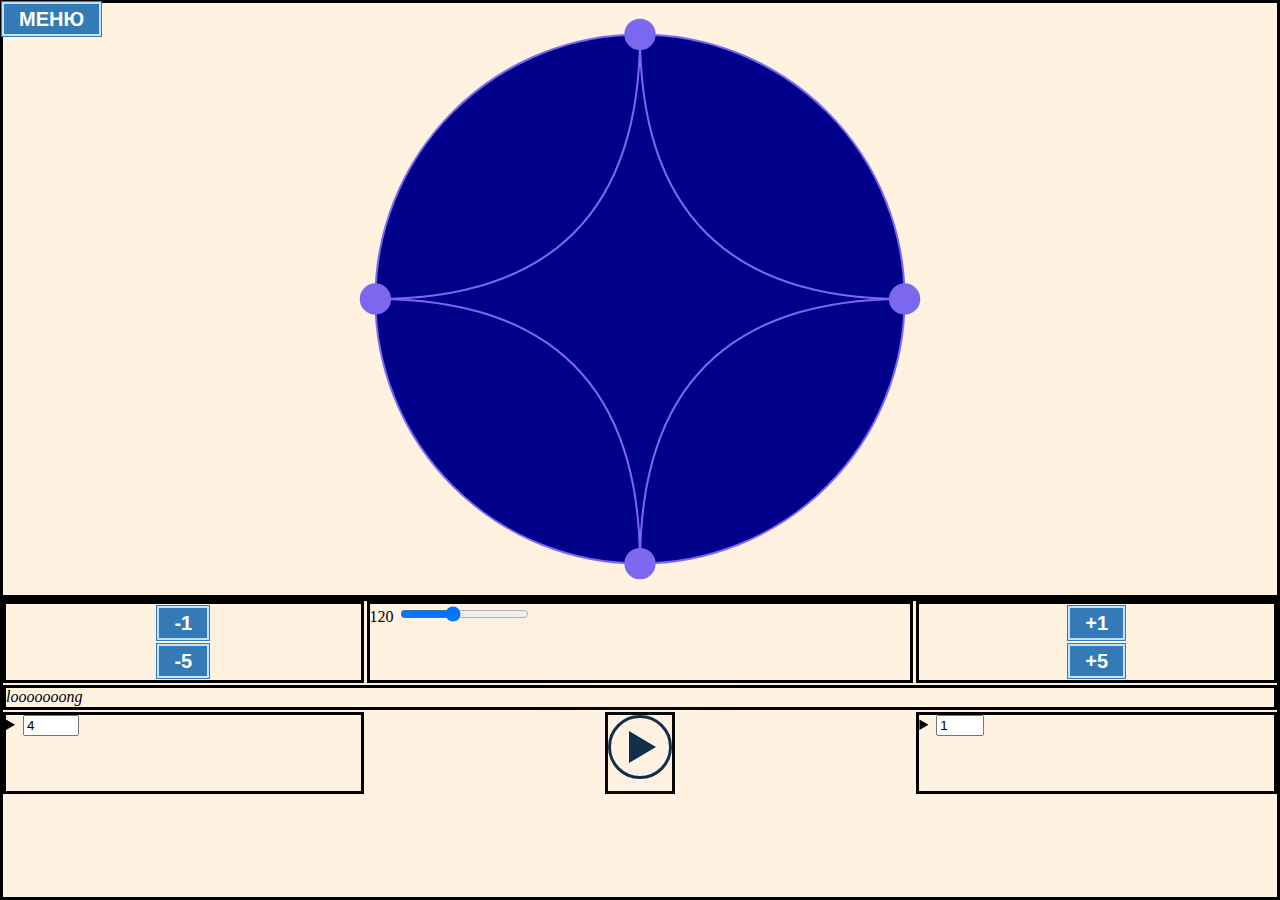
==== index.html @ 54e85edf "Добавил удобное изменение темпа" ====
<!DOCTYPE html>
<html lang="en">
<head>
  <meta charset="UTF-8">
  <title>Metronom</title>
  <meta name="viewport" content="width=device-width, initial-scale=1.0">
  <link rel="stylesheet" type="text/css" href="style.css">
</head>
<body>

  <!-- меню -->

  <input type="checkbox" id="side-checkbox" />
  <div class="side-panel">
      <label class="side-button-2" for="side-checkbox"></label>
      <div class="side-title">
        <a>Навигация:</a>
      </div>
      <div class="ref-container">
        <a href="petronom.html">Переход на петроном</a>
      </div>
  </div>
  <div class="side-button-wr">
      <label class="side-button" for="side-checkbox">
          <div class="side-b side-open">Меню</div>
      </label>
  </div>

  <!-- основная часть -->

  <div class="rows">
    <div class="rows-item" id="canvasRow">
      <canvas id="myCanvas"></canvas>
    </div>

    <div class="rows-item">
      <div class="buttons-all">
        <div class="minusing">
          <label class="side-button">
            <div id="minus1" class="side-b">-1</div>
          </label>
          <label class="side-button">
            <div id="minus5" class="side-b">-5</div>
          </label>
        </div>
        <div class="tempo">
            <span id="rangeValue">120</span>
            <input class="range" type="range" value="120" min="1" max="300" id="tempoInput"></input>
        </div>
        <div class="plusing">
          <label class="side-button">
            <div id="plus1" class="side-b">+1</div>
          </label>
          <label class="side-button">
            <div id="plus5" class="side-b">+5</div>
          </label>
        </div>
        <div class="TempoLine">
          <i>looooooong</i>
        </div>
        <div class="playButton">
          <div class="fake-player">
            <button role="play" class="play"></button>
            <button role="pause" class="pause hidden"></button>
          </div>
        </div>
        <div class="beats">
          <details>
            <summary>
              <input type="number" id="beatsInput" placeholder="Доли в такте" step="1" value="4" min="1" max="32" required>
              <script>
                document.getElementById("beatsInput").onkeypress =
                  function (e) {
                    var ev = e || window.event;
                    if(ev.charCode < 48 || ev.charCode > 57) {
                      return false; // not a digit
                    } else if(this.value * 10 + ev.charCode - 48 > this.max) {
                        return false;
                    } else {
                        return true;
                    }
                  }
              </script>
            </summary>
            Сколько долей в такте
          </details>
        </div>
        <div class="ticks">
          <details>
            <summary>
              <input type="number" id="ticksInput" placeholder="Ударов на долю" step="1" value="1" min="1" max="4" required>
              <script>
                document.getElementById("ticksInput").onkeypress =
                  function (e) {
                    var ev = e || window.event;
                    if(ev.charCode < 48 || ev.charCode > 57) {
                      return false; // not a digit
                    } else if(this.value * 10 + ev.charCode - 48 > this.max) {
                        return false;
                    } else {
                        return true;
                    }
                  }
              </script>
            </summary>
            Сколько ударов приходится на долю
          </details>
        </div>
      </div>
    </div>


  </div>
  <script type="text/javascript" src="scripts/main.js"></script>
  <script>
    const canvas = document.getElementById("myCanvas");
    const context = canvas.getContext('2d');

    const tempoInput = document.getElementById("tempoInput");
    const beatsInput = document.getElementById("beatsInput");
    const ticksInput = document.getElementById("ticksInput");


    let canvas_reference;
    if (CanvasRef.instance != null)
    {
      canvas_reference = new CanvasRef();
      canvas_reference.canvas = canvas;
    }
    else
      canvas_reference = new CanvasRef(canvas)

    Drawer.initialize();
    let theme = new Theme();

    let g_metronom;
    g_metronom = Metronom.createMetronom(tempoInput.value, beatsInput.value, ticksInput.value);

    function getMetronomRef() { return g_metronom; }
    function setMetronomRef(metronom) { g_metronom = metronom; }

    const playButton = document.querySelector('.fake-player');

    function clickHandler () {
        let newMetronom = Metronom.PlayButtonPress(getMetronomRef(), tempoInput.value, beatsInput.value, ticksInput.value);
        setMetronomRef(newMetronom);

        const buttons = Array.from(this.children);
        buttons.forEach(playButton => playButton.classList.toggle('hidden'));
    };
    playButton.addEventListener('click', clickHandler);

    canvas_reference.canvas.addEventListener("mousedown", function(event)
    {
      let coordinates = canvas_reference.getMousePos(event);
      getMetronomRef().checkForIntersections(coordinates["x"], coordinates["y"]);
    });

    window.addEventListener("resize", function(event) {getMetronomRef().redrawAllCircles();});

    beatsInput.onchange = function()
    {
      if (getMetronomRef().active)
      {
        if ( getMetronomRef().beats != beatsInput.value )
          setMetronomRef(Metronom.BeatsChanged(getMetronomRef(), beatsInput.value, ticksInput.value));
      }
    }

    ticksInput.onchange = function()
    {
      if (getMetronomRef().active)
      {
        if ( getMetronomRef().ticks != ticksInput.value )
          getMetronomRef().ticks = ticksInput.value;
      }
    }
    function adjustSlider(value)
    {
      document.getElementById('rangeValue').innerHTML = value;
    }
    function changeTempo(value)
    {
      let prevValue = Number(tempoInput.value);
      let newValue = prevValue + value;
      if (newValue <= tempoInput.max && newValue >= tempoInput.min)
      {
        if (getMetronomRef().active)
          getMetronomRef().tempo = newValue;
        tempoInput.value = newValue;
        adjustSlider(newValue);
      }
    }

    document.getElementById("plus1").addEventListener("click", function(event) { changeTempo(1); } );
    document.getElementById("plus5").addEventListener("click", function(event) { changeTempo(5); } );
    document.getElementById("minus1").addEventListener("click", function(event) { changeTempo(-1); } );
    document.getElementById("minus5").addEventListener("click", function(event) { changeTempo(-5); } );

    tempoInput.onchange = function (e) { changeTempo(0); adjustSlider(tempoInput.value); }
    tempoInput.onmousemove = function(e) { adjustSlider(tempoInput.value); }

    window.onmessage = function(e) { console.log(e); }
  </script>
</body>
</html>
---- style.css ----
:root {
	--button-height: 1rem;
	--button-color: rgb(151, 9, 9);
	--font-color: #112f4a;
	--line-color: #112f4a;
	--menu-hover-color: #BFE2FF;
	--background-color: #fff2e1;
}

html, body {
  height: 100%;
	width: 100%;
}
body {
  min-height: 100%;
	margin: 0;
  padding: 0;
}

button {
	margin: 0;
	padding: 0;
}
button:hover {
	cursor: pointer;
}

/* include border and padding in element width and height */
* {
  box-sizing: border-box;
}

.rows {
	display: flex;
	flex-direction: column;
	flex-wrap: wrap;
	height: 100%;
  width: 100vw;
}

.rows-item {
	display: flex;
	flex-direction: row;
	border: solid;
	display: block;
	flex: 1;
	min-height: 0;
	background: var(--background-color);
}

#canvasRow {
	flex: 2;
}

#myCanvas {
  width: 100%;
	height: 100%;
	overflow: hidden;
}

/* Оформление панели */
#side-checkbox {
	display: none;
}
.side-panel {
	position: fixed;
	z-index: 999999;
	top: 0;
	left: -360px;
	background: #337AB7;
	transition: all 0.5s;
	width: 320px;
	height: 100vh;
	box-shadow: 10px 0 20px rgba(0,0,0,0.4);
	color: #FFF;
	padding: 40px 20px;
}
.side-title {
	color: var(--font-color);
	font-size: 20px;
	padding-bottom: 10px;
	margin-bottom: 20px;
	border-bottom: 2px solid var(--line-color);
}


/* Оформление кнопки на странице */
.side-button-wr {
	position: fixed;
	top: 0px;
	left: 0px;
	padding-left: 0px;
	margin-top: 0px;
	text-align: center; /* Контейнер для кнопки, чтобы было удобнее ее разместить */
}
.side-button {
	display: inline-block;
}
.side-button .side-b {
	display: inline-flex;
	margin: 2px;
	text-decoration: none;
	position: relative;
	font-size: 20px;
	line-height: 20px;
	padding: 5px 15px;
	color: #FFF;
	font-weight: bold;
	text-transform: uppercase;
	font-family: 'Roboto', Тahoma, sans-serif;
	background: #337AB7;
	cursor: pointer;
	border: 2px solid #BFE2FF;
	outline: 1px solid;
	outline-color: #337AB7;
	outline-offset: 0px;
	text-shadow: none;
	transition: all 1.5s cubic-bezier(0.19, 1, 0.22, 1);
}
.side-button .side-b:active,
.side-button .side-b:focus {
	box-shadow: inset 0 0 20px #BFE2FF;
	outline-color: rgba(255, 255, 255, 0);
	outline-offset: 15px;
	color: #FFF;
}




/* Переключатели кнопки 1 */

#side-checkbox:checked + .side-panel + .side-button-wr .side-button .side-open {
	display: none;
}

#side-checkbox:checked + .side-panel {
	left: 0;
}
/* Оформление кнопки на панеле */
.side-button-2 {
	width: 40px;
	height: 40px;
	border-radius: 40px;
	position: absolute;
	z-index: 2;
	top: 8px;
	right: 8px;
	margin: 20px auto;
	cursor: pointer;
}
.side-button-2:before {
	content: '+';
	color: var(--line-color);
	position: absolute;
	z-index: 2;
	transform: rotate(45deg);
	font-size: 50px;
	line-height: 1;
	top: -5px;
	left: 6px;
	transition: all 0.3s cubic-bezier(0.77, 0, 0.2, 0.85);
}
.side-button-2:after {
	content: '';
	position: absolute;
	top: 0;
	left: 0;
	width: 100%;
	height: 100%;
	border-radius: 100%;
	background: var(--line-color);
	z-index: 1;
	transition: all 0.3s cubic-bezier(0.77, 0, 0.2, 0.85);
	transform: scale(0.01);
}
.side-button-2:hover:after {
	transform: scale(1);
}
.side-button-2:hover:before {
	transform: scale(0.8) rotate(45deg);
	color: var(--menu-hover-color);
}

.ref-container a {
	background: linear-gradient(to right, var(--menu-hover-color) 0%, var(--menu-hover-color) 5px, transparent 5px);
	background-repeat: repeat-x;
	background-size: 100%;
	color: var(--font-color);
	padding-left: 10px;
	text-decoration: none;
}
.ref-container a:hover {
	background: linear-gradient(to right, var(--menu-hover-color) 0%, var(--menu-hover-color) 5px, transparent);
}

/* Стили нижних кнопок */

.buttons-container {
	display: flex;
	flex-flow: column nowrap;
	align-items: center;
	padding: 2px 0px;
}
.higher-row {
	display: flex;
	min-height: 0;
	margin: 0px 0px 2px 0px;
	background: var(--background-color);
}

.first-col {
	display: flex;
	flex-flow: column nowrap;
	border: solid;
	margin: 0px 5px;
 	flex: 1 1 auto;
	min-height: 0;
	background: var(--background-color);
}

.first-col-item {
	margin: 5px;
 	flex: 0 1 auto;
}

.second-col {
	display: block;
	border: solid;
	margin: 0px 5px;
	flex: 3 1 auto;
	min-height: 0;
	background: var(--background-color);
}

.third-col {
	display: flex;
	flex-flow: column nowrap;
	border: solid;
	margin: 0px 5px;
 	flex: 1 1 auto;
	min-height: 0;
	background: var(--background-color);
}

.third-col-item {
	margin: 5px;
 	flex: 0 1 auto;
}

.lower-row {
	display: flex;
 	align-content: space-between;
	min-height: 0;
	background: var(--background-color);
}

.lower-row-item {
	display: block;
	border: solid;
	margin: 0px 5px;
	flex: 1 1 auto;
	min-height: 0;
	background: var(--background-color);
}

/* Кнопка Play */

.fake-player {
	display: flex;
	justify-content: center;
	align-items: center;
	width: 4rem;
	height: 4rem;
	border: 0.2rem solid var(--line-color);
	border-radius: 50%;
	filter: drop-shadow(0 0 3.1rem rgba(255,255,255, 0.8));
}

.play {
	height: 0;
	width: 0;
	margin-left: calc(2 * 0.14 * var(--button-height));
	background: none;
	border: none;
	border-top: var(--button-height) solid transparent;
	border-bottom: var(--button-height) solid transparent;
	border-left: calc(var(--button-height) * 2 * 0.86) solid var(--line-color);

}

.pause {
	position: relative;
	background: none;
	border: none;
	height: calc(var(--button-height) * 2);
	width: calc(var(--button-height) * 2 * 0.86);
}

.pause:before,
.pause:after {
	content: "";
	position: absolute;
	top: 0;
	height: 100%;
	width: 33%;
	background: var(--line-color);
}

.pause:before {
	left: 0;
}

.pause:after {
	right: 0;
}

.hidden {
	display: none;
}


/* grid experiments */


.buttons-all
{
	display: grid;
  grid-template-columns: 1fr 0.5fr 0.5fr 0.5fr 1fr;
  grid-template-rows: 0.8fr 0.3fr 1fr;
  gap: 2px 3px;
  grid-auto-flow: row;
	justify-content: space-around;
}

.tempo
{
	grid-area: 1 / 2 / 2 / 5;
	border: solid;
	justify-items: center;
}

.plusing
{
	display: grid;
  grid-template-columns: 1fr;
  grid-template-rows: 1fr 1fr;
  gap: 0px 0px;
  grid-auto-flow: row;
  grid-area: 1 / 5 / 2 / 6;
	border: solid;
	justify-items: center;
}

.minusing
{
	display: grid;
  grid-template-columns: 1fr;
  grid-template-rows: 1fr 1fr;
  gap: 0px 0px;
  grid-auto-flow: row;
  grid-area: 1 / 1 / 2 / 2;
	border: solid;
	justify-items: center;
}

.TempoLine
{
	grid-area: 2 / 1 / 3 / 6;
	border: solid;
}

.playButton
{
	grid-area: 3 / 2 / 4 / 5;
	border: solid;
	justify-self: center;
}

.beats
{
	grid-area: 3 / 1 / 4 / 2;
	border: solid;
}

.ticks
{
	grid-area: 3 / 5 / 4 / 6;
	border: solid;
}

/*  */
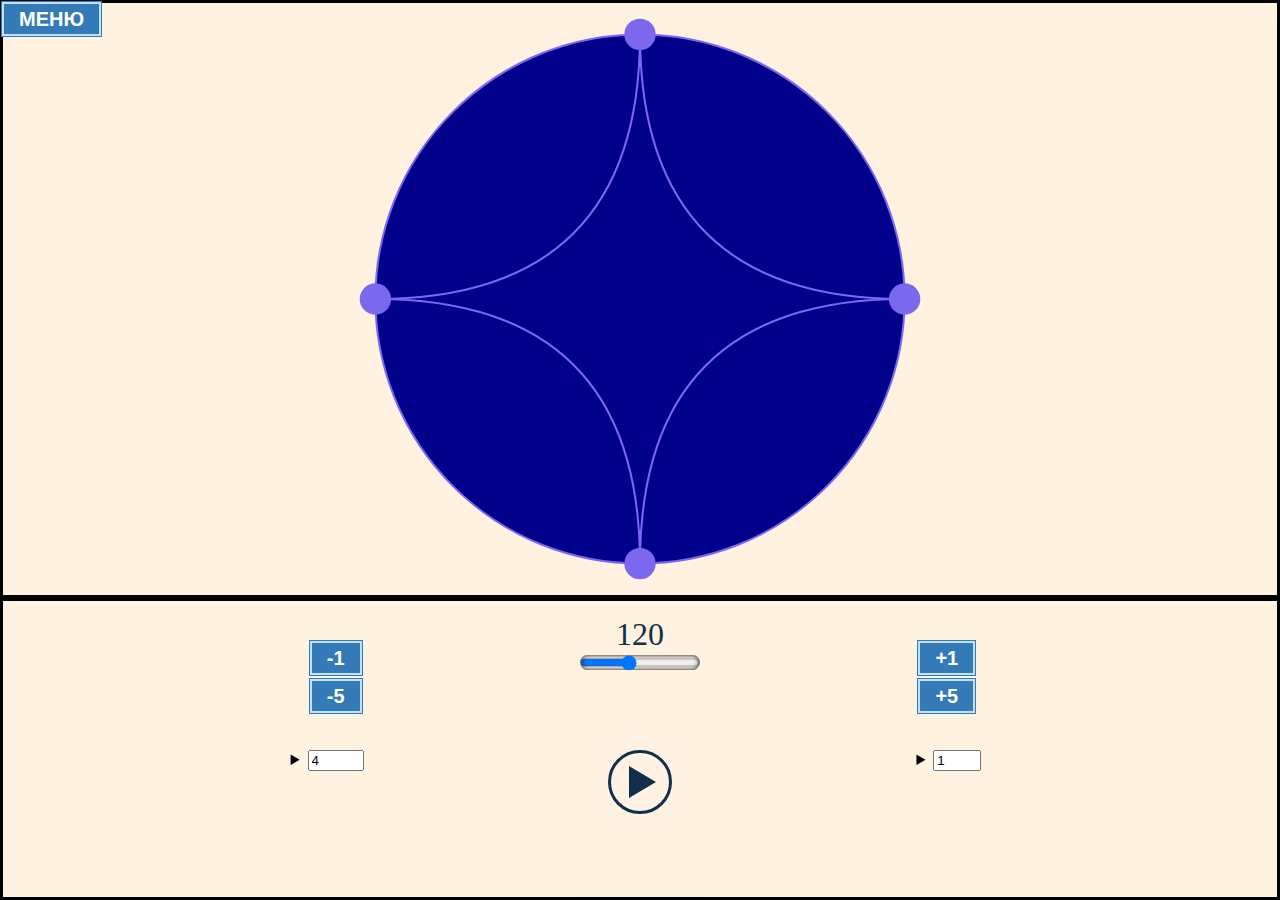
==== commit 9945a32d: "Перешёл на grid layout" ====
--- a/index.html
+++ b/index.html
@@ -44,8 +44,10 @@
           </label>
         </div>
         <div class="tempo">
-            <span id="rangeValue">120</span>
+          <div class="rangeValue">
+            <span id="numb">120</span>
             <input class="range" type="range" value="120" min="1" max="300" id="tempoInput"></input>
+          </div>
         </div>
         <div class="plusing">
           <label class="side-button">
@@ -54,9 +56,6 @@
           <label class="side-button">
             <div id="plus5" class="side-b">+5</div>
           </label>
-        </div>
-        <div class="TempoLine">
-          <i>looooooong</i>
         </div>
         <div class="playButton">
           <div class="fake-player">
@@ -177,7 +176,7 @@
     }
     function adjustSlider(value)
     {
-      document.getElementById('rangeValue').innerHTML = value;
+      document.getElementById('numb').innerHTML = value;
     }
     function changeTempo(value)
     {
@@ -198,7 +197,14 @@
     document.getElementById("minus5").addEventListener("click", function(event) { changeTempo(-5); } );
 
     tempoInput.onchange = function (e) { changeTempo(0); adjustSlider(tempoInput.value); }
-    tempoInput.onmousemove = function(e) { adjustSlider(tempoInput.value); }
+    tempoInput.addEventListener("touchmove", function(e)
+    {
+      adjustSlider(tempoInput.value);
+    })
+    tempoInput.onmousemove = function(e)
+    {
+      adjustSlider(tempoInput.value);
+    }
 
     window.onmessage = function(e) { console.log(e); }
   </script>
--- a/style.css
+++ b/style.css
@@ -325,9 +325,10 @@
 
 .buttons-all
 {
+	height: 100%;
 	display: grid;
   grid-template-columns: 1fr 0.5fr 0.5fr 0.5fr 1fr;
-  grid-template-rows: 0.8fr 0.3fr 1fr;
+  grid-template-rows: 1fr 1fr;
   gap: 2px 3px;
   grid-auto-flow: row;
 	justify-content: space-around;
@@ -336,8 +337,8 @@
 .tempo
 {
 	grid-area: 1 / 2 / 2 / 5;
-	border: solid;
 	justify-items: center;
+	margin-top: 15px;
 }
 
 .plusing
@@ -348,8 +349,9 @@
   gap: 0px 0px;
   grid-auto-flow: row;
   grid-area: 1 / 5 / 2 / 6;
-	border: solid;
-	justify-items: center;
+	justify-items: start;
+	align-self: center;
+	margin-top: 5px;
 }
 
 .minusing
@@ -360,33 +362,48 @@
   gap: 0px 0px;
   grid-auto-flow: row;
   grid-area: 1 / 1 / 2 / 2;
-	border: solid;
-	justify-items: center;
-}
-
-.TempoLine
-{
-	grid-area: 2 / 1 / 3 / 6;
-	border: solid;
+	justify-items: end;
+	align-self: center;
+	margin-top: 5px;
 }
 
 .playButton
 {
-	grid-area: 3 / 2 / 4 / 5;
-	border: solid;
+	grid-area: 2 / 2 / 3 / 5;
 	justify-self: center;
 }
 
 .beats
 {
-	grid-area: 3 / 1 / 4 / 2;
-	border: solid;
+	grid-area: 2 / 1 / 3 / 2;
+	justify-self: end;
 }
 
 .ticks
 {
-	grid-area: 3 / 5 / 4 / 6;
-	border: solid;
+	grid-area: 2 / 5 / 3 / 6;
+	justify-self: start;
 }
 
 /*  */
+.rangeValue {
+  position: relative;
+  display: flex;
+	flex-direction: column;
+  align-items: center;
+}
+.rangeValue #numb{
+	font-size: 2rem;
+  color: var(--font-color);
+  font-weight: 1rem;
+}
+.range {
+  min-width: 120px;
+	width: 80%;
+  height: 15px;
+  background: var(--background-color);
+  outline: none;
+  border-radius: 15px;
+  overflow: hidden;
+  box-shadow: inset 0 0 5px rgba(0, 0, 0, 1);
+}
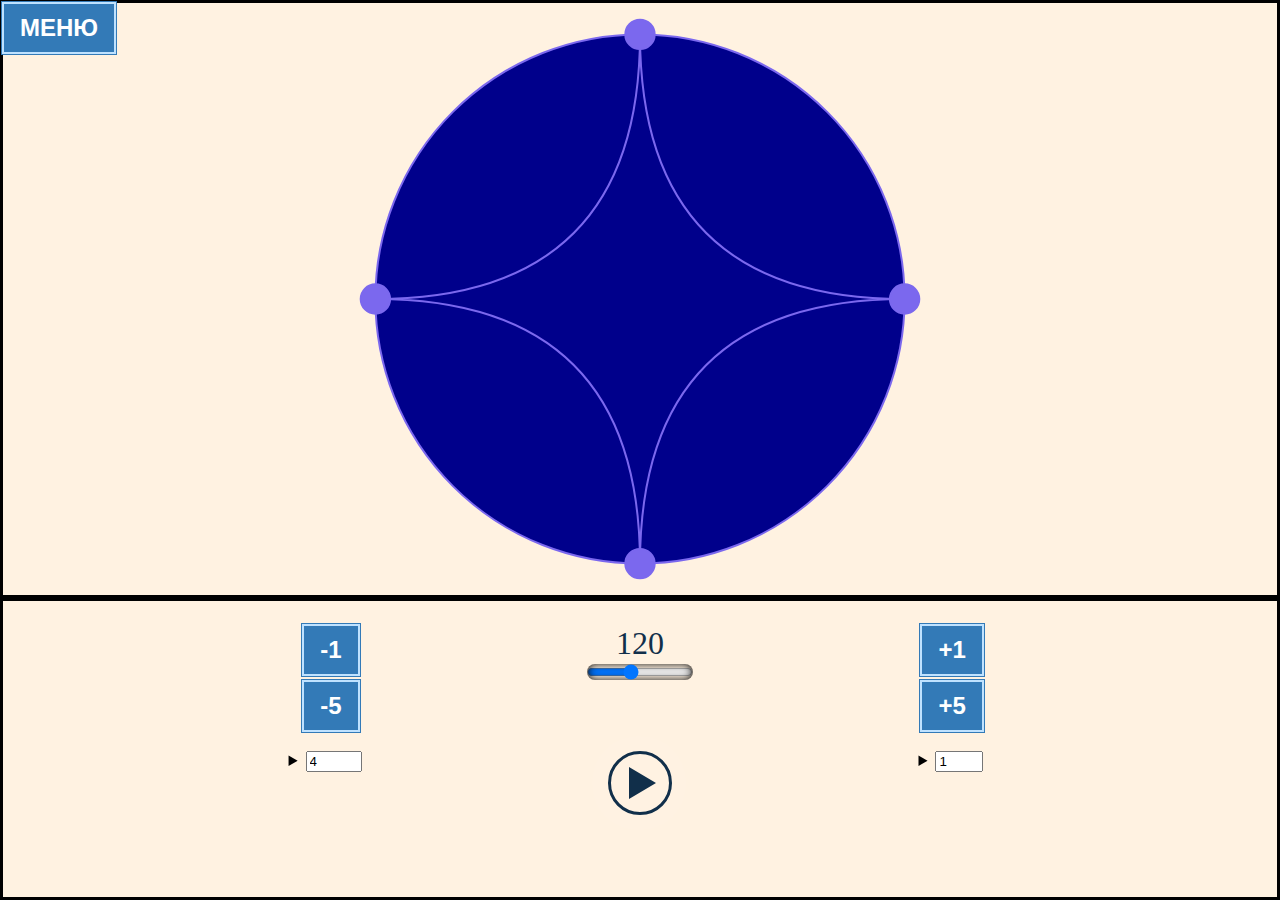
==== commit 7952bdb2: "Изменил всё на rem" ====
--- a/index.html
+++ b/index.html
@@ -104,6 +104,40 @@
             </summary>
             Сколько ударов приходится на долю
           </details>
+          <!-- <select name="tickSelector" selected value="1">
+            <option value="1">1</option>
+            <option value="2">2</option>
+            <option value="3">3</option>
+            <option value="4">4</option>
+            <option value="5">5</option>
+            <option value="6">6</option>
+            <option value="7">7</option>
+            <option value="8">8</option>
+            <option value="9">9</option>
+            <option value="10">10</option>
+            <option value="11">11</option>
+            <option value="12">12</option>
+            <option value="13">13</option>
+            <option value="14">14</option>
+            <option value="15">15</option>
+            <option value="16">16</option>
+            <option value="17">17</option>
+            <option value="18">18</option>
+            <option value="19">19</option>
+            <option value="20">20</option>
+            <option value="21">21</option>
+            <option value="22">22</option>
+            <option value="23">23</option>
+            <option value="24">24</option>
+            <option value="25">25</option>
+            <option value="26">26</option>
+            <option value="27">27</option>
+            <option value="28">28</option>
+            <option value="29">29</option>
+            <option value="30">30</option>
+            <option value="31">31</option>
+            <option value="32">32</option>
+          </select> -->
         </div>
       </div>
     </div>
--- a/style.css
+++ b/style.css
@@ -66,20 +66,20 @@
 	position: fixed;
 	z-index: 999999;
 	top: 0;
-	left: -360px;
+	left: -36rem;
 	background: #337AB7;
 	transition: all 0.5s;
-	width: 320px;
+	width: 32rem;
 	height: 100vh;
-	box-shadow: 10px 0 20px rgba(0,0,0,0.4);
+	box-shadow: 1rem 0 2rem rgba(0,0,0,0.4);
 	color: #FFF;
-	padding: 40px 20px;
+	padding: 4rem 2rem;
 }
 .side-title {
 	color: var(--font-color);
-	font-size: 20px;
-	padding-bottom: 10px;
-	margin-bottom: 20px;
+	font-size: 2rem;
+	padding-bottom: 1rem;
+	margin-bottom: 2rem;
 	border-bottom: 2px solid var(--line-color);
 }
 
@@ -101,9 +101,9 @@
 	margin: 2px;
 	text-decoration: none;
 	position: relative;
-	font-size: 20px;
-	line-height: 20px;
-	padding: 5px 15px;
+	font-size: 1.5rem;
+	line-height: 2rem;
+	padding: 0.5rem 1rem;
 	color: #FFF;
 	font-weight: bold;
 	text-transform: uppercase;
@@ -119,9 +119,9 @@
 }
 .side-button .side-b:active,
 .side-button .side-b:focus {
-	box-shadow: inset 0 0 20px #BFE2FF;
+	box-shadow: inset 0 0 2rem #BFE2FF;
 	outline-color: rgba(255, 255, 255, 0);
-	outline-offset: 15px;
+	outline-offset: 1.5rem;
 	color: #FFF;
 }
 
@@ -139,14 +139,14 @@
 }
 /* Оформление кнопки на панеле */
 .side-button-2 {
-	width: 40px;
-	height: 40px;
-	border-radius: 40px;
+	width: 4rem;
+	height: 4rem;
+	border-radius: 4rem;
 	position: absolute;
 	z-index: 2;
-	top: 8px;
-	right: 8px;
-	margin: 20px auto;
+	top: 0.8rem;
+	right: 0.8rem;
+	margin: 2rem auto;
 	cursor: pointer;
 }
 .side-button-2:before {
@@ -155,10 +155,10 @@
 	position: absolute;
 	z-index: 2;
 	transform: rotate(45deg);
-	font-size: 50px;
+	font-size: 5rem;
 	line-height: 1;
-	top: -5px;
-	left: 6px;
+	top: -0.5rem;
+	left: 0.6rem;
 	transition: all 0.3s cubic-bezier(0.77, 0, 0.2, 0.85);
 }
 .side-button-2:after {
@@ -183,85 +183,15 @@
 }
 
 .ref-container a {
-	background: linear-gradient(to right, var(--menu-hover-color) 0%, var(--menu-hover-color) 5px, transparent 5px);
+	background: linear-gradient(to right, var(--menu-hover-color) 0%, var(--menu-hover-color) 0.5rem, transparent 0.5rem);
 	background-repeat: repeat-x;
 	background-size: 100%;
 	color: var(--font-color);
-	padding-left: 10px;
+	padding-left: 1rem;
 	text-decoration: none;
 }
 .ref-container a:hover {
-	background: linear-gradient(to right, var(--menu-hover-color) 0%, var(--menu-hover-color) 5px, transparent);
-}
-
-/* Стили нижних кнопок */
-
-.buttons-container {
-	display: flex;
-	flex-flow: column nowrap;
-	align-items: center;
-	padding: 2px 0px;
-}
-.higher-row {
-	display: flex;
-	min-height: 0;
-	margin: 0px 0px 2px 0px;
-	background: var(--background-color);
-}
-
-.first-col {
-	display: flex;
-	flex-flow: column nowrap;
-	border: solid;
-	margin: 0px 5px;
- 	flex: 1 1 auto;
-	min-height: 0;
-	background: var(--background-color);
-}
-
-.first-col-item {
-	margin: 5px;
- 	flex: 0 1 auto;
-}
-
-.second-col {
-	display: block;
-	border: solid;
-	margin: 0px 5px;
-	flex: 3 1 auto;
-	min-height: 0;
-	background: var(--background-color);
-}
-
-.third-col {
-	display: flex;
-	flex-flow: column nowrap;
-	border: solid;
-	margin: 0px 5px;
- 	flex: 1 1 auto;
-	min-height: 0;
-	background: var(--background-color);
-}
-
-.third-col-item {
-	margin: 5px;
- 	flex: 0 1 auto;
-}
-
-.lower-row {
-	display: flex;
- 	align-content: space-between;
-	min-height: 0;
-	background: var(--background-color);
-}
-
-.lower-row-item {
-	display: block;
-	border: solid;
-	margin: 0px 5px;
-	flex: 1 1 auto;
-	min-height: 0;
-	background: var(--background-color);
+	background: linear-gradient(to right, var(--menu-hover-color) 0%, var(--menu-hover-color) 0.5rem, transparent);
 }
 
 /* Кнопка Play */
@@ -329,7 +259,7 @@
 	display: grid;
   grid-template-columns: 1fr 0.5fr 0.5fr 0.5fr 1fr;
   grid-template-rows: 1fr 1fr;
-  gap: 2px 3px;
+  gap: 0.2rem 0.3rem;
   grid-auto-flow: row;
 	justify-content: space-around;
 }
@@ -338,7 +268,7 @@
 {
 	grid-area: 1 / 2 / 2 / 5;
 	justify-items: center;
-	margin-top: 15px;
+	margin-top: 1.5rem;
 }
 
 .plusing
@@ -351,7 +281,7 @@
   grid-area: 1 / 5 / 2 / 6;
 	justify-items: start;
 	align-self: center;
-	margin-top: 5px;
+	margin-top: 0.5rem;
 }
 
 .minusing
@@ -364,7 +294,7 @@
   grid-area: 1 / 1 / 2 / 2;
 	justify-items: end;
 	align-self: center;
-	margin-top: 5px;
+	margin-top: 0.5rem;
 }
 
 .playButton
@@ -398,12 +328,48 @@
   font-weight: 1rem;
 }
 .range {
-  min-width: 120px;
 	width: 80%;
-  height: 15px;
   background: var(--background-color);
   outline: none;
-  border-radius: 15px;
+  height: 1rem;
+  border-radius: 1rem;
   overflow: hidden;
-  box-shadow: inset 0 0 5px rgba(0, 0, 0, 1);
-}
+  box-shadow: inset 0 0 0.5rem rgba(0, 0, 0, 1);
+}
+
+/* <select> styles */
+select {
+  appearance: none;
+  border: 0;
+  outline: 0;
+  font: inherit;
+  width: 4rem;
+  height: 2rem;
+  padding: 0 1rem 0 1rem;
+  background: var(--background-color);
+  color: var(--font-color);
+  border-radius: 0.25rem;
+  box-shadow: 0 0 1rem 0 rgba(0, 0, 0, 0.2);
+  cursor: pointer;
+}
+
+select option {
+	color: inherit;
+	background-color: var(--background-color);
+}
+
+select:focus {
+	outline: none;
+}
+
+select::-ms-expand {
+	display: none;
+}
+
+
+@media screen and (max-width: 50rem) {
+	.side-panel {
+		left: -24rem;
+		width: 20rem;
+	}
+}
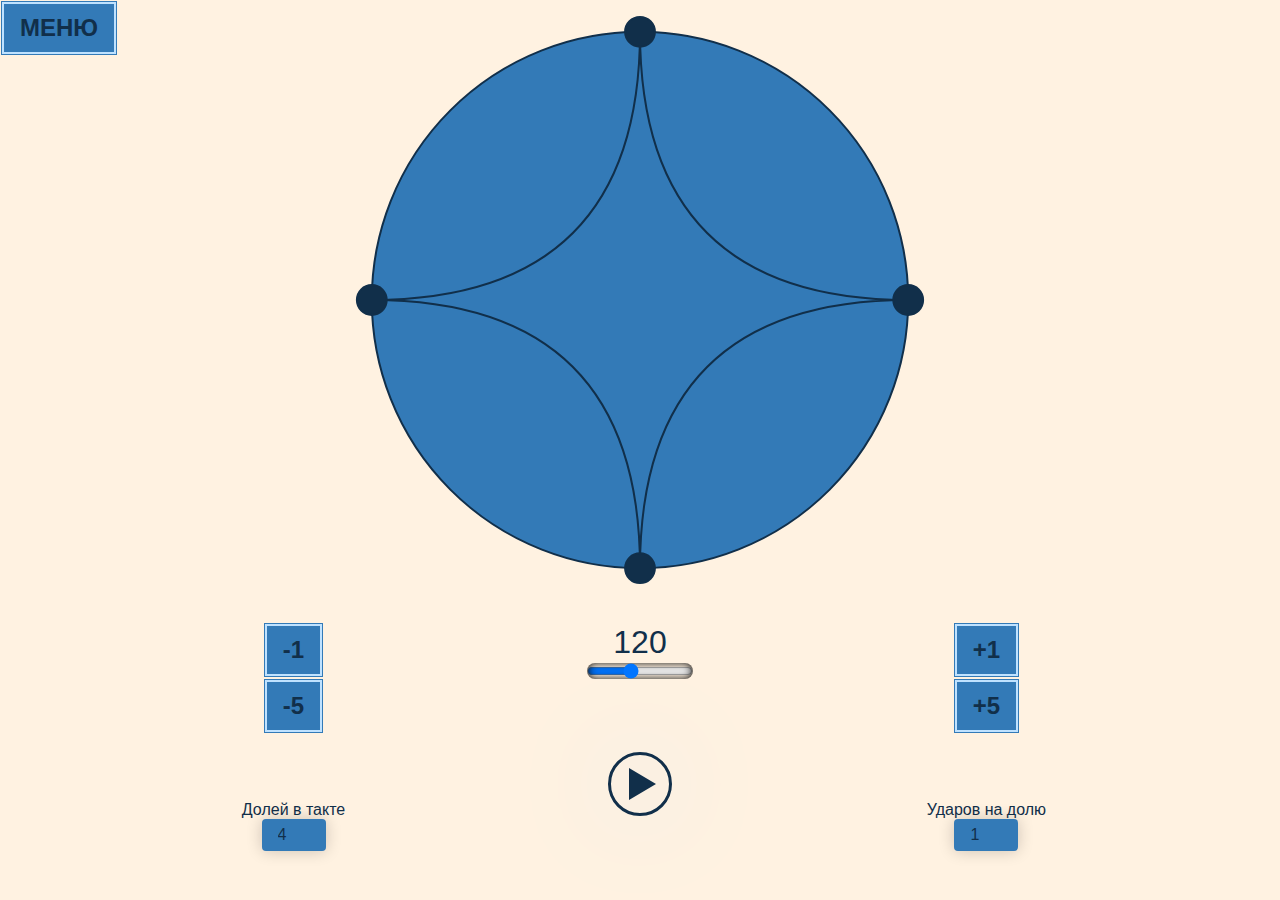
==== commit e8eca585: "Перваяя полноценная версия интерфейса" ====
--- a/index.html
+++ b/index.html
@@ -44,9 +44,9 @@
           </label>
         </div>
         <div class="tempo">
-          <div class="rangeValue">
-            <span id="numb">120</span>
-            <input class="range" type="range" value="120" min="1" max="300" id="tempoInput"></input>
+          <div class="LabeledElement">
+            <span class="centeredNumber" id="numb">120</span>
+            <input class="LabeledRange" type="range" value="120" min="1" max="300" id="tempoInput"></input>
           </div>
         </div>
         <div class="plusing">
@@ -64,80 +64,16 @@
           </div>
         </div>
         <div class="beats">
-          <details>
-            <summary>
-              <input type="number" id="beatsInput" placeholder="Доли в такте" step="1" value="4" min="1" max="32" required>
-              <script>
-                document.getElementById("beatsInput").onkeypress =
-                  function (e) {
-                    var ev = e || window.event;
-                    if(ev.charCode < 48 || ev.charCode > 57) {
-                      return false; // not a digit
-                    } else if(this.value * 10 + ev.charCode - 48 > this.max) {
-                        return false;
-                    } else {
-                        return true;
-                    }
-                  }
-              </script>
-            </summary>
-            Сколько долей в такте
-          </details>
+          <div class="LabeledElement">
+            <span class="centeredLabel">Долей в такте</span>
+            <select class="LabeledSelect" id="beatSelector"></select>
+          </div>
         </div>
         <div class="ticks">
-          <details>
-            <summary>
-              <input type="number" id="ticksInput" placeholder="Ударов на долю" step="1" value="1" min="1" max="4" required>
-              <script>
-                document.getElementById("ticksInput").onkeypress =
-                  function (e) {
-                    var ev = e || window.event;
-                    if(ev.charCode < 48 || ev.charCode > 57) {
-                      return false; // not a digit
-                    } else if(this.value * 10 + ev.charCode - 48 > this.max) {
-                        return false;
-                    } else {
-                        return true;
-                    }
-                  }
-              </script>
-            </summary>
-            Сколько ударов приходится на долю
-          </details>
-          <!-- <select name="tickSelector" selected value="1">
-            <option value="1">1</option>
-            <option value="2">2</option>
-            <option value="3">3</option>
-            <option value="4">4</option>
-            <option value="5">5</option>
-            <option value="6">6</option>
-            <option value="7">7</option>
-            <option value="8">8</option>
-            <option value="9">9</option>
-            <option value="10">10</option>
-            <option value="11">11</option>
-            <option value="12">12</option>
-            <option value="13">13</option>
-            <option value="14">14</option>
-            <option value="15">15</option>
-            <option value="16">16</option>
-            <option value="17">17</option>
-            <option value="18">18</option>
-            <option value="19">19</option>
-            <option value="20">20</option>
-            <option value="21">21</option>
-            <option value="22">22</option>
-            <option value="23">23</option>
-            <option value="24">24</option>
-            <option value="25">25</option>
-            <option value="26">26</option>
-            <option value="27">27</option>
-            <option value="28">28</option>
-            <option value="29">29</option>
-            <option value="30">30</option>
-            <option value="31">31</option>
-            <option value="32">32</option>
-          </select> -->
+          <div class="LabeledElement">
+            <span class="centeredLabel">Ударов на долю</span>
+            <select class="LabeledSelect" id="tickSelector"></select>
+          </div>
         </div>
       </div>
     </div>
@@ -150,8 +86,35 @@
     const context = canvas.getContext('2d');
 
     const tempoInput = document.getElementById("tempoInput");
-    const beatsInput = document.getElementById("beatsInput");
-    const ticksInput = document.getElementById("ticksInput");
+    const tickSelector = document.getElementById("tickSelector");
+    const beatSelector = document.getElementById("beatSelector");
+
+    function addOption(select, value, text)
+    {
+      let option = document.createElement("option");
+      option.value = value;
+      option.text = text;
+      select.add(option);
+    }
+
+    function setSelectBoxByValue(select, eval)
+    {
+    select.value = eval;
+    }
+
+    for (let j = 1; j < 5; j++)
+    {
+      addOption(tickSelector, j, String(j));
+    }
+    setSelectBoxByValue(tickSelector, 1);
+
+    for (let k = 1; k < 33; k++)
+    {
+      addOption(beatSelector, k, String(k));
+    }
+    setSelectBoxByValue(beatSelector, 4);
+
+
 
 
     let canvas_reference;
@@ -167,7 +130,7 @@
     let theme = new Theme();
 
     let g_metronom;
-    g_metronom = Metronom.createMetronom(tempoInput.value, beatsInput.value, ticksInput.value);
+    g_metronom = Metronom.createMetronom(tempoInput.value, beatSelector.value, tickSelector.value);
 
     function getMetronomRef() { return g_metronom; }
     function setMetronomRef(metronom) { g_metronom = metronom; }
@@ -175,7 +138,7 @@
     const playButton = document.querySelector('.fake-player');
 
     function clickHandler () {
-        let newMetronom = Metronom.PlayButtonPress(getMetronomRef(), tempoInput.value, beatsInput.value, ticksInput.value);
+        let newMetronom = Metronom.PlayButtonPress(getMetronomRef(), tempoInput.value, beatSelector.value, tickSelector.value);
         setMetronomRef(newMetronom);
 
         const buttons = Array.from(this.children);
@@ -191,23 +154,24 @@
 
     window.addEventListener("resize", function(event) {getMetronomRef().redrawAllCircles();});
 
-    beatsInput.onchange = function()
+    beatSelector.onchange = function()
     {
       if (getMetronomRef().active)
       {
-        if ( getMetronomRef().beats != beatsInput.value )
-          setMetronomRef(Metronom.BeatsChanged(getMetronomRef(), beatsInput.value, ticksInput.value));
+        if ( getMetronomRef().beats != beatSelector.value )
+          setMetronomRef(Metronom.BeatsChanged(getMetronomRef(), beatSelector.value, tickSelector.value));
       }
     }
 
-    ticksInput.onchange = function()
+    tickSelector.onchange = function()
     {
       if (getMetronomRef().active)
       {
-        if ( getMetronomRef().ticks != ticksInput.value )
-          getMetronomRef().ticks = ticksInput.value;
+        if ( getMetronomRef().ticks != tickSelector.value )
+          getMetronomRef().ticks = tickSelector.value;
       }
     }
+
     function adjustSlider(value)
     {
       document.getElementById('numb').innerHTML = value;
--- a/style.css
+++ b/style.css
@@ -1,10 +1,11 @@
 :root {
 	--button-height: 1rem;
-	--button-color: rgb(151, 9, 9);
 	--font-color: #112f4a;
 	--line-color: #112f4a;
 	--menu-hover-color: #BFE2FF;
 	--background-color: #fff2e1;
+	--menu-background-color: #337AB7;
+	font-family: 'Roboto', Тahoma, sans-serif;
 }
 
 html, body {
@@ -41,7 +42,6 @@
 .rows-item {
 	display: flex;
 	flex-direction: row;
-	border: solid;
 	display: block;
 	flex: 1;
 	min-height: 0;
@@ -67,12 +67,12 @@
 	z-index: 999999;
 	top: 0;
 	left: -36rem;
-	background: #337AB7;
+	background: var(--menu-background-color);
 	transition: all 0.5s;
 	width: 32rem;
 	height: 100vh;
 	box-shadow: 1rem 0 2rem rgba(0,0,0,0.4);
-	color: #FFF;
+	color: var(--font-color);
 	padding: 4rem 2rem;
 }
 .side-title {
@@ -104,25 +104,25 @@
 	font-size: 1.5rem;
 	line-height: 2rem;
 	padding: 0.5rem 1rem;
-	color: #FFF;
+	color: var(--font-color);
 	font-weight: bold;
 	text-transform: uppercase;
 	font-family: 'Roboto', Тahoma, sans-serif;
-	background: #337AB7;
+	background: var(--menu-background-color);
 	cursor: pointer;
 	border: 2px solid #BFE2FF;
 	outline: 1px solid;
-	outline-color: #337AB7;
+	outline-color: var(--menu-background-color);
 	outline-offset: 0px;
 	text-shadow: none;
 	transition: all 1.5s cubic-bezier(0.19, 1, 0.22, 1);
 }
 .side-button .side-b:active,
 .side-button .side-b:focus {
-	box-shadow: inset 0 0 2rem #BFE2FF;
+	box-shadow: inset 0 0 2rem var(--menu-hover-color);
 	outline-color: rgba(255, 255, 255, 0);
 	outline-offset: 1.5rem;
-	color: #FFF;
+	color: var(--font-color);
 }
 
 
@@ -204,7 +204,7 @@
 	height: 4rem;
 	border: 0.2rem solid var(--line-color);
 	border-radius: 50%;
-	filter: drop-shadow(0 0 3.1rem rgba(255,255,255, 0.8));
+	filter: drop-shadow(0 0 3.1rem var(--menu-hover-color));
 }
 
 .play {
@@ -257,7 +257,7 @@
 {
 	height: 100%;
 	display: grid;
-  grid-template-columns: 1fr 0.5fr 0.5fr 0.5fr 1fr;
+  grid-template-columns:  1fr 1fr 1fr 0.5fr 1fr 1fr 1fr;
   grid-template-rows: 1fr 1fr;
   gap: 0.2rem 0.3rem;
   grid-auto-flow: row;
@@ -266,8 +266,9 @@
 
 .tempo
 {
-	grid-area: 1 / 2 / 2 / 5;
+	grid-area: 1 / 3 / 2 / 6;;
 	justify-items: center;
+	align-items: center;
 	margin-top: 1.5rem;
 }
 
@@ -278,8 +279,8 @@
   grid-template-rows: 1fr 1fr;
   gap: 0px 0px;
   grid-auto-flow: row;
-  grid-area: 1 / 5 / 2 / 6;
-	justify-items: start;
+  grid-area: 1 / 6 / 2 / 7;
+	justify-items: center;
 	align-self: center;
 	margin-top: 0.5rem;
 }
@@ -291,43 +292,87 @@
   grid-template-rows: 1fr 1fr;
   gap: 0px 0px;
   grid-auto-flow: row;
-  grid-area: 1 / 1 / 2 / 2;
-	justify-items: end;
+  grid-area: 1 / 2 / 2 / 3;
+	justify-items: center;
 	align-self: center;
 	margin-top: 0.5rem;
 }
 
 .playButton
 {
+	grid-area:  2 / 3 / 3 / 6;;
+	justify-self: center;
+}
+
+.beats
+{
+	grid-area: 2 / 2 / 3 / 3;
+	justify-self: center;
+	align-self: center;
+}
+
+.ticks
+{
+	grid-area: 2 / 6 / 3 / 7;
+	justify-self: center;
+	align-self: center;
+}
+
+.petronom-buttons-all
+{
+	height: 100%;
+	display: grid;
+  grid-template-columns: 1fr 1fr 0.5fr 1fr 1fr;
+  grid-template-rows: 1fr 1fr;
+  gap: 0.2rem 0.3rem;
+  grid-auto-flow: row;
+	justify-content: space-around;
+}
+
+.petronom-buttons-all .tempo
+{
+	grid-area: 1 / 2 / 2 / 5;
+	justify-items: center;
+	align-self: center;
+	margin-top: 0rem;
+	margin-bottom: 1rem;
+}
+
+.rightBeats
+{
+	grid-area: 1 / 5 / 2 / 6;
+	justify-self: start;
+	align-self: center;
+}
+
+.leftBeats
+{
+	grid-area: 1 / 1 / 2 / 2;
+	justify-self: end;
+	align-self: center;
+}
+
+.petronom-buttons-all .playButton
+{
 	grid-area: 2 / 2 / 3 / 5;
-	justify-self: center;
-}
-
-.beats
-{
-	grid-area: 2 / 1 / 3 / 2;
-	justify-self: end;
-}
-
-.ticks
-{
-	grid-area: 2 / 5 / 3 / 6;
-	justify-self: start;
 }
 
 /*  */
-.rangeValue {
+.LabeledElement {
   position: relative;
   display: flex;
 	flex-direction: column;
   align-items: center;
 }
-.rangeValue #numb{
+.LabeledElement .centeredNumber{
 	font-size: 2rem;
   color: var(--font-color);
-  font-weight: 1rem;
-}
-.range {
+}
+.LabeledElement .centeredLabel{
+	font-size: 1rem;
+  color: var(--font-color);
+}
+.LabeledElement .LabeledRange {
 	width: 80%;
   background: var(--background-color);
   outline: none;
@@ -335,6 +380,11 @@
   border-radius: 1rem;
   overflow: hidden;
   box-shadow: inset 0 0 0.5rem rgba(0, 0, 0, 1);
+}
+
+.LabeledRange:focus,
+.LabeledRange:hover {
+	cursor: pointer;
 }
 
 /* <select> styles */
@@ -346,7 +396,7 @@
   width: 4rem;
   height: 2rem;
   padding: 0 1rem 0 1rem;
-  background: var(--background-color);
+  background: var(--menu-background-color);
   color: var(--font-color);
   border-radius: 0.25rem;
   box-shadow: 0 0 1rem 0 rgba(0, 0, 0, 0.2);
@@ -355,7 +405,7 @@
 
 select option {
 	color: inherit;
-	background-color: var(--background-color);
+	background-color: var(--menu-background-color);
 }
 
 select:focus {
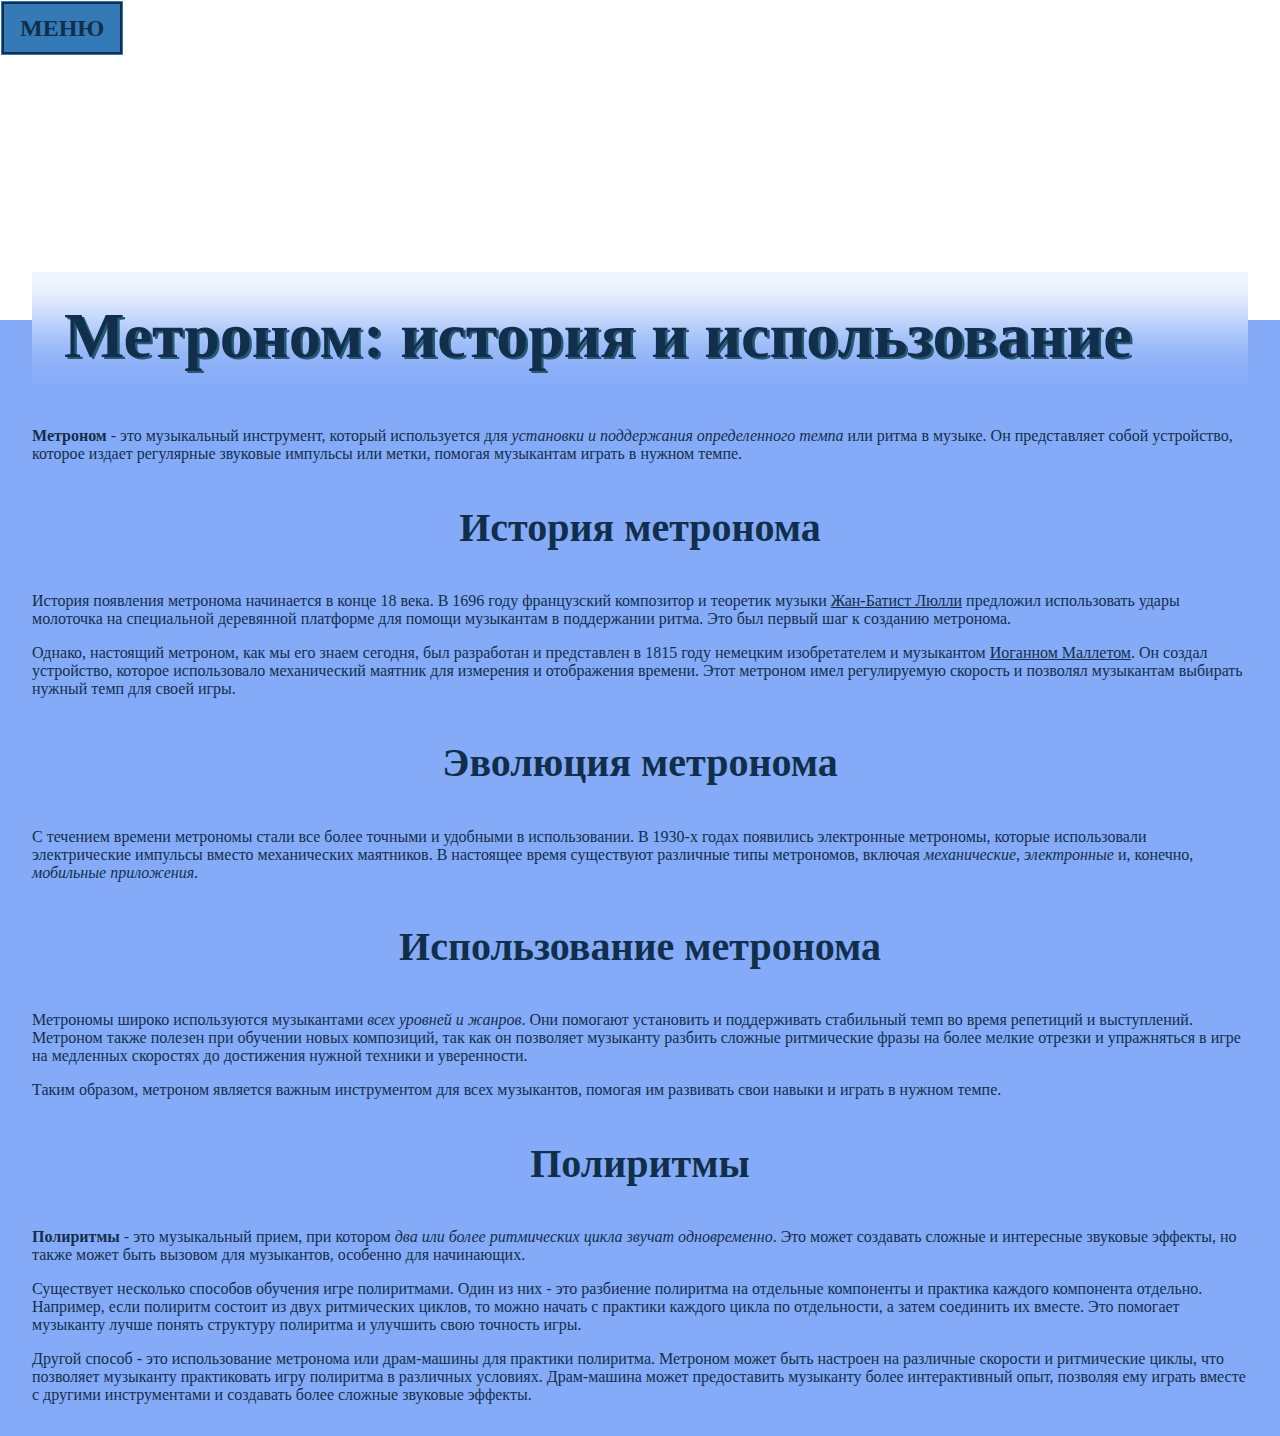
==== commit 4def9115: "добавил "главную" страницу" ====
--- a/index.html
+++ b/index.html
@@ -4,207 +4,61 @@
   <meta charset="UTF-8">
   <title>Metronom</title>
   <meta name="viewport" content="width=device-width, initial-scale=1.0">
-  <link rel="stylesheet" type="text/css" href="style.css">
+  <link rel="stylesheet" type="text/css" href="styles/info.css">
 </head>
 <body>
-
   <!-- меню -->
 
   <input type="checkbox" id="side-checkbox" />
   <div class="side-panel">
-      <label class="side-button-2" for="side-checkbox"></label>
-      <div class="side-title">
+      <label class="exit-menu-button" for="side-checkbox"></label>
+      <div class="side-panel-title">
         <a>Навигация:</a>
       </div>
       <div class="ref-container">
+        <a href="metronom.html">Переход на метроном</a>
+        <br>
         <a href="petronom.html">Переход на петроном</a>
       </div>
   </div>
-  <div class="side-button-wr">
-      <label class="side-button" for="side-checkbox">
+  <div class="custom-button-wrapper">
+      <label class="custom-button" for="side-checkbox">
           <div class="side-b side-open">Меню</div>
       </label>
   </div>
 
   <!-- основная часть -->
+  <header>
+  </header>
+  <article>
+    <h1>Метроном: история и использование</h1>
 
-  <div class="rows">
-    <div class="rows-item" id="canvasRow">
-      <canvas id="myCanvas"></canvas>
-    </div>
+    <p><strong>Метроном</strong> - это музыкальный инструмент, который используется для <em>установки и поддержания определенного темпа</em> или ритма в музыке. Он представляет собой устройство, которое издает регулярные звуковые импульсы или метки, помогая музыкантам играть в нужном темпе.</p>
 
-    <div class="rows-item">
-      <div class="buttons-all">
-        <div class="minusing">
-          <label class="side-button">
-            <div id="minus1" class="side-b">-1</div>
-          </label>
-          <label class="side-button">
-            <div id="minus5" class="side-b">-5</div>
-          </label>
-        </div>
-        <div class="tempo">
-          <div class="LabeledElement">
-            <span class="centeredNumber" id="numb">120</span>
-            <input class="LabeledRange" type="range" value="120" min="1" max="300" id="tempoInput"></input>
-          </div>
-        </div>
-        <div class="plusing">
-          <label class="side-button">
-            <div id="plus1" class="side-b">+1</div>
-          </label>
-          <label class="side-button">
-            <div id="plus5" class="side-b">+5</div>
-          </label>
-        </div>
-        <div class="playButton">
-          <div class="fake-player">
-            <button role="play" class="play"></button>
-            <button role="pause" class="pause hidden"></button>
-          </div>
-        </div>
-        <div class="beats">
-          <div class="LabeledElement">
-            <span class="centeredLabel">Долей в такте</span>
-            <select class="LabeledSelect" id="beatSelector"></select>
-          </div>
-        </div>
-        <div class="ticks">
-          <div class="LabeledElement">
-            <span class="centeredLabel">Ударов на долю</span>
-            <select class="LabeledSelect" id="tickSelector"></select>
-          </div>
-        </div>
-      </div>
-    </div>
+    <h2>История метронома</h2>
 
+    <p>История появления метронома начинается в конце 18 века. В 1696 году французский композитор и теоретик музыки <ins>Жан-Батист Люлли</ins> предложил использовать удары молоточка на специальной деревянной платформе для помощи музыкантам в поддержании ритма. Это был первый шаг к созданию метронома.</p>
 
-  </div>
-  <script type="text/javascript" src="scripts/main.js"></script>
-  <script>
-    const canvas = document.getElementById("myCanvas");
-    const context = canvas.getContext('2d');
+    <p>Однако, настоящий метроном, как мы его знаем сегодня, был разработан и представлен в 1815 году немецким изобретателем и музыкантом <ins>Иоганном Маллетом</ins>. Он создал устройство, которое использовало механический маятник для измерения и отображения времени. Этот метроном имел регулируемую скорость и позволял музыкантам выбирать нужный темп для своей игры.</p>
 
-    const tempoInput = document.getElementById("tempoInput");
-    const tickSelector = document.getElementById("tickSelector");
-    const beatSelector = document.getElementById("beatSelector");
+    <h2>Эволюция метронома</h2>
 
-    function addOption(select, value, text)
-    {
-      let option = document.createElement("option");
-      option.value = value;
-      option.text = text;
-      select.add(option);
-    }
+    <p>С течением времени метрономы стали все более точными и удобными в использовании. В 1930-х годах появились электронные метрономы, которые использовали электрические импульсы вместо механических маятников. В настоящее время существуют различные типы метрономов, включая <em>механические</em>, <em>электронные</em> и, конечно, <em>мобильные приложения</em>.</p>
 
-    function setSelectBoxByValue(select, eval)
-    {
-    select.value = eval;
-    }
+    <h2>Использование метронома</h2>
 
-    for (let j = 1; j < 5; j++)
-    {
-      addOption(tickSelector, j, String(j));
-    }
-    setSelectBoxByValue(tickSelector, 1);
+    <p>Метрономы широко используются музыкантами <em>всех уровней и жанров</em>. Они помогают установить и поддерживать стабильный темп во время репетиций и выступлений. Метроном также полезен при обучении новых композиций, так как он позволяет музыканту разбить сложные ритмические фразы на более мелкие отрезки и упражняться в игре на медленных скоростях до достижения нужной техники и уверенности.</p>
 
-    for (let k = 1; k < 33; k++)
-    {
-      addOption(beatSelector, k, String(k));
-    }
-    setSelectBoxByValue(beatSelector, 4);
+    <p>Таким образом, метроном является важным инструментом для всех музыкантов, помогая им развивать свои навыки и играть в нужном темпе.</p>
 
+    <h2>Полиритмы</h2>
 
+    <p><strong>Полиритмы</strong> - это музыкальный прием, при котором <em>два или более ритмических цикла звучат одновременно</em>. Это может создавать сложные и интересные звуковые эффекты, но также может быть вызовом для музыкантов, особенно для начинающих.</p>
 
+    <p>Существует несколько способов обучения игре полиритмами. Один из них - это разбиение полиритма на отдельные компоненты и практика каждого компонента отдельно. Например, если полиритм состоит из двух ритмических циклов, то можно начать с практики каждого цикла по отдельности, а затем соединить их вместе. Это помогает музыканту лучше понять структуру полиритма и улучшить свою точность игры.</p>
 
-    let canvas_reference;
-    if (CanvasRef.instance != null)
-    {
-      canvas_reference = new CanvasRef();
-      canvas_reference.canvas = canvas;
-    }
-    else
-      canvas_reference = new CanvasRef(canvas)
+    <p>Другой способ - это использование метронома или драм-машины для практики полиритма. Метроном может быть настроен на различные скорости и ритмические циклы, что позволяет музыканту практиковать игру полиритма в различных условиях. Драм-машина может предоставить музыканту более интерактивный опыт, позволяя ему играть вместе с другими инструментами и создавать более сложные звуковые эффекты.</p>
+  </article>
 
-    Drawer.initialize();
-    let theme = new Theme();
-
-    let g_metronom;
-    g_metronom = Metronom.createMetronom(tempoInput.value, beatSelector.value, tickSelector.value);
-
-    function getMetronomRef() { return g_metronom; }
-    function setMetronomRef(metronom) { g_metronom = metronom; }
-
-    const playButton = document.querySelector('.fake-player');
-
-    function clickHandler () {
-        let newMetronom = Metronom.PlayButtonPress(getMetronomRef(), tempoInput.value, beatSelector.value, tickSelector.value);
-        setMetronomRef(newMetronom);
-
-        const buttons = Array.from(this.children);
-        buttons.forEach(playButton => playButton.classList.toggle('hidden'));
-    };
-    playButton.addEventListener('click', clickHandler);
-
-    canvas_reference.canvas.addEventListener("mousedown", function(event)
-    {
-      let coordinates = canvas_reference.getMousePos(event);
-      getMetronomRef().checkForIntersections(coordinates["x"], coordinates["y"]);
-    });
-
-    window.addEventListener("resize", function(event) {getMetronomRef().redrawAllCircles();});
-
-    beatSelector.onchange = function()
-    {
-      if (getMetronomRef().active)
-      {
-        if ( getMetronomRef().beats != beatSelector.value )
-          setMetronomRef(Metronom.BeatsChanged(getMetronomRef(), beatSelector.value, tickSelector.value));
-      }
-    }
-
-    tickSelector.onchange = function()
-    {
-      if (getMetronomRef().active)
-      {
-        if ( getMetronomRef().ticks != tickSelector.value )
-          getMetronomRef().ticks = tickSelector.value;
-      }
-    }
-
-    function adjustSlider(value)
-    {
-      document.getElementById('numb').innerHTML = value;
-    }
-    function changeTempo(value)
-    {
-      let prevValue = Number(tempoInput.value);
-      let newValue = prevValue + value;
-      if (newValue <= tempoInput.max && newValue >= tempoInput.min)
-      {
-        if (getMetronomRef().active)
-          getMetronomRef().tempo = newValue;
-        tempoInput.value = newValue;
-        adjustSlider(newValue);
-      }
-    }
-
-    document.getElementById("plus1").addEventListener("click", function(event) { changeTempo(1); } );
-    document.getElementById("plus5").addEventListener("click", function(event) { changeTempo(5); } );
-    document.getElementById("minus1").addEventListener("click", function(event) { changeTempo(-1); } );
-    document.getElementById("minus5").addEventListener("click", function(event) { changeTempo(-5); } );
-
-    tempoInput.onchange = function (e) { changeTempo(0); adjustSlider(tempoInput.value); }
-    tempoInput.addEventListener("touchmove", function(e)
-    {
-      adjustSlider(tempoInput.value);
-    })
-    tempoInput.onmousemove = function(e)
-    {
-      adjustSlider(tempoInput.value);
-    }
-
-    window.onmessage = function(e) { console.log(e); }
-  </script>
 </body>
 </html>
--- a/styles/info.css
+++ b/styles/info.css
@@ -0,0 +1,218 @@
+:root {
+	--button-height: 1rem;
+	--font-color: #112f4a;
+	--line-color: #112f4a;
+	--menu-hover-color: #BFE2FF;
+	--background-color: #85abf8;
+	--menu-background-color: #337AB7;
+	--font-family: 'Fugaz One', cursive;
+}
+
+html, body {
+  height: 100%;
+	width: 100%;
+}
+
+body {
+  min-height: 100%;
+  min-width: 100%;
+	margin: 0;
+  padding: 0;
+  font-family: var(--font-family);
+  color: var(--font-color);
+}
+
+* {
+  box-sizing: border-box;
+}
+
+/* Оформление панели */
+#side-checkbox {
+	display: none;
+}
+.side-panel {
+	position: fixed;
+	z-index: 999999;
+	top: 0;
+	left: -36rem;
+	background: var(--menu-background-color);
+	transition: all 0.5s;
+	width: 32rem;
+	height: 100vh;
+	box-shadow: 1rem 0 2rem rgba(0,0,0,0.4);
+	color: var(--font-color);
+	padding: 4rem 2rem;
+}
+.side-panel-title {
+	color: var(--font-color);
+	font-size: 2rem;
+	padding-bottom: 1rem;
+	margin-bottom: 2rem;
+	border-bottom: 2px solid var(--line-color);
+}
+
+
+/* Оформление кнопки на странице */
+.custom-button-wrapper {
+	position: fixed;
+  z-index: 99999;
+	top: 0px;
+	left: 0px;
+	padding-left: 0px;
+	margin-top: 0px;
+	text-align: center; /* Контейнер для кнопки, чтобы было удобнее ее разместить */
+}
+.custom-button {
+	display: inline-block;
+}
+.custom-button .side-b {
+	display: inline-flex;
+	margin: 2px;
+	text-decoration: none;
+	position: relative;
+	font-size: 1.5rem;
+	line-height: 2rem;
+	padding: 0.5rem 1rem;
+	color: var(--font-color);
+	font-weight: bold;
+	text-transform: uppercase;
+	font-family: var(--font-family);
+	background: var(--menu-background-color);
+	cursor: pointer;
+	border: 2px solid var(--line-color);
+	outline: 1px solid;
+	outline-color: var(--menu-background-color);
+	outline-offset: 0px;
+	text-shadow: none;
+	transition: all 1.5s cubic-bezier(0.19, 1, 0.22, 1);
+}
+.custom-button .side-b:active,
+.custom-button .side-b:focus {
+	box-shadow: inset 0 0 2rem var(--menu-hover-color);
+	outline-color: rgba(255, 255, 255, 0);
+	outline-offset: 1.5rem;
+	color: var(--font-color);
+}
+
+
+
+
+/* Переключатели кнопки 1 */
+
+#side-checkbox:checked + .side-panel + .custom-button-wrapper .custom-button .side-open {
+	display: none;
+}
+
+#side-checkbox:checked + .side-panel {
+	left: 0;
+}
+/* Оформление кнопки на панеле */
+.exit-menu-button {
+	width: 4rem;
+	height: 4rem;
+	border-radius: 4rem;
+	position: absolute;
+	z-index: 2;
+	top: 0.8rem;
+	right: 0.8rem;
+	margin: 2rem auto;
+	cursor: pointer;
+}
+.exit-menu-button:before {
+	content: '+';
+	color: var(--line-color);
+	position: absolute;
+	z-index: 2;
+	transform: rotate(45deg);
+	font-size: 5rem;
+	line-height: 1;
+	top: -0.5rem;
+	left: 0.6rem;
+	transition: all 0.3s cubic-bezier(0.77, 0, 0.2, 0.85);
+}
+.exit-menu-button:after {
+	content: '';
+	position: absolute;
+	top: 0.13rem;
+	left: -0.35rem;
+	width: 100%;
+	height: 100%;
+	border-radius: 100%;
+	background: var(--line-color);
+	z-index: 1;
+	transition: all 0.3s cubic-bezier(0.77, 0, 0.2, 0.85);
+	transform: scale(0.01);
+}
+.exit-menu-button:hover:after {
+	transform: scale(1);
+}
+.exit-menu-button:hover:before {
+	transform: scale(0.8) rotate(45deg);
+	color: var(--menu-hover-color);
+}
+
+.ref-container a {
+	background: linear-gradient(to right, var(--menu-hover-color) 0%, var(--menu-hover-color) 0.5rem, transparent 0.5rem);
+	background-repeat: repeat-x;
+	background-size: 100%;
+	color: var(--font-color);
+	padding-left: 1rem;
+	text-decoration: none;
+}
+.ref-container a:hover {
+	background: linear-gradient(to right, var(--menu-hover-color) 0%, var(--menu-hover-color) 0.5rem, transparent);
+}
+
+/* оформление сайта */
+
+header {
+  background-image: url(https://i.pinimg.com/originals/74/d8/26/74d826e3c6e0bfee337e36b0eae855e8.jpg);
+  background-size: cover;
+  background-repeat: no-repeat;
+  width: 100%;
+  height: 20rem;
+  position: sticky;
+  top: 0;
+  z-index: 0;
+}
+
+article
+{
+  width: 100%;
+  position: relative;
+  z-index: 1;
+  background: var(--background-color);
+  padding: 2rem;
+}
+
+article p
+{
+  margin: 1rem 0px 0px 0px;
+}
+
+article h1
+{
+  margin-top: -5rem;
+  width: 100%;
+  padding: 2rem 2rem 1rem 2rem;
+  font-size: 4rem;
+  line-height: 4rem;
+  position: relative;
+  top: 0px;
+  backdrop-filter: blur(2rem);
+  background-image: linear-gradient(
+    to top,
+    rgba(black, 0.75),
+    rgba(black, 0.6)
+  );
+  color: var(--font-color);
+  text-shadow: .15rem .15rem 0 hsl(200 50% 30%);
+}
+
+article h2
+{
+  width: 100%;
+  padding: 0.5rem 0px;
+  font-size: 2.5rem;
+  text-align: center;
+}
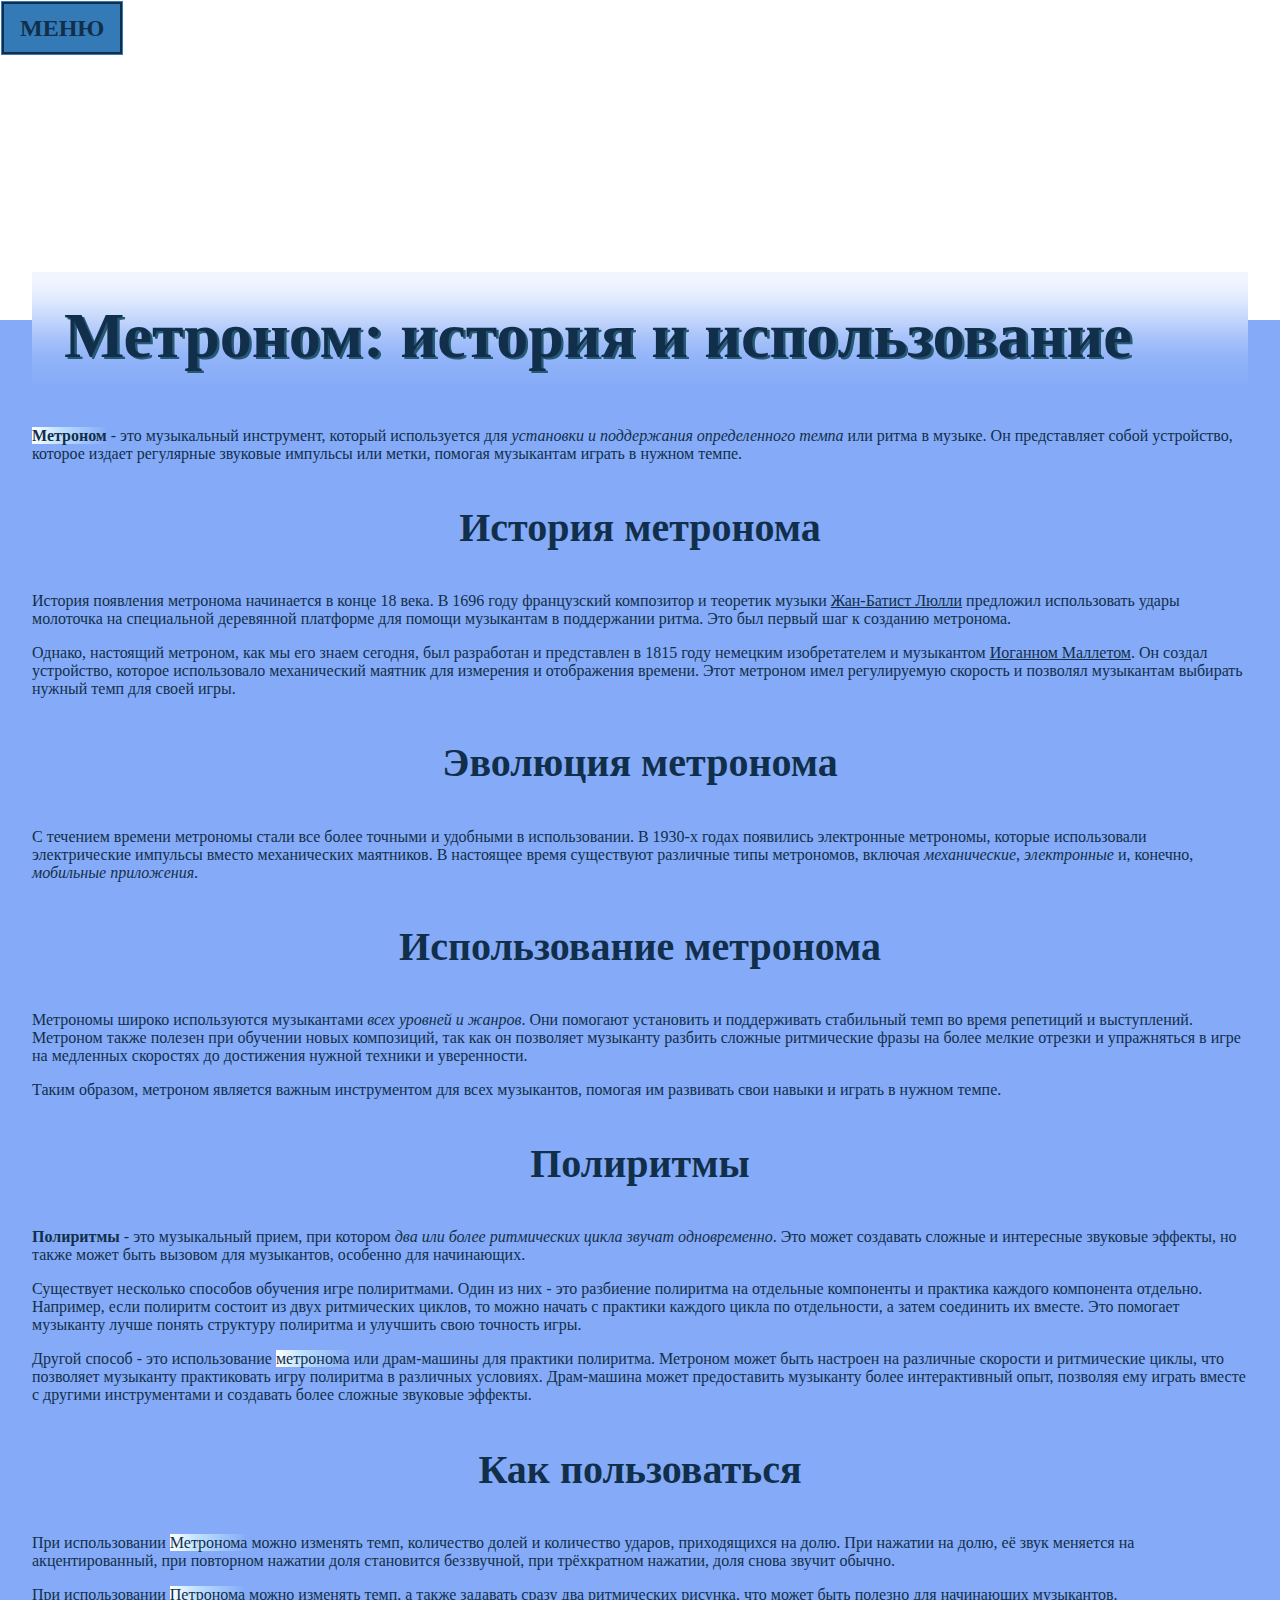
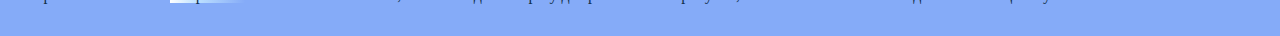
==== commit 2ecb0999: "Исправил проблему с шрифтами, добавил ссылки в текст" ====
--- a/index.html
+++ b/index.html
@@ -16,9 +16,9 @@
         <a>Навигация:</a>
       </div>
       <div class="ref-container">
-        <a href="metronom.html">Переход на метроном</a>
+        <a href="metronom.html">Опробовать метроном</a>
         <br>
-        <a href="petronom.html">Переход на петроном</a>
+        <a href="petronom.html">Опробовать петроном</a>
       </div>
   </div>
   <div class="custom-button-wrapper">
@@ -28,12 +28,11 @@
   </div>
 
   <!-- основная часть -->
-  <header>
-  </header>
+  <header  title = "Сгенерировано Dream by WOMBO, не удивляйтесь безумию нот"></header>
   <article>
     <h1>Метроном: история и использование</h1>
 
-    <p><strong>Метроном</strong> - это музыкальный инструмент, который используется для <em>установки и поддержания определенного темпа</em> или ритма в музыке. Он представляет собой устройство, которое издает регулярные звуковые импульсы или метки, помогая музыкантам играть в нужном темпе.</p>
+    <p><strong><a href="metronom.html">Метроном</a></strong> - это музыкальный инструмент, который используется для <em>установки и поддержания определенного темпа</em> или ритма в музыке. Он представляет собой устройство, которое издает регулярные звуковые импульсы или метки, помогая музыкантам играть в нужном темпе.</p>
 
     <h2>История метронома</h2>
 
@@ -57,7 +56,13 @@
 
     <p>Существует несколько способов обучения игре полиритмами. Один из них - это разбиение полиритма на отдельные компоненты и практика каждого компонента отдельно. Например, если полиритм состоит из двух ритмических циклов, то можно начать с практики каждого цикла по отдельности, а затем соединить их вместе. Это помогает музыканту лучше понять структуру полиритма и улучшить свою точность игры.</p>
 
-    <p>Другой способ - это использование метронома или драм-машины для практики полиритма. Метроном может быть настроен на различные скорости и ритмические циклы, что позволяет музыканту практиковать игру полиритма в различных условиях. Драм-машина может предоставить музыканту более интерактивный опыт, позволяя ему играть вместе с другими инструментами и создавать более сложные звуковые эффекты.</p>
+    <p>Другой способ - это использование <a href="petronom.html">метронома</a> или драм-машины для практики полиритма. Метроном может быть настроен на различные скорости и ритмические циклы, что позволяет музыканту практиковать игру полиритма в различных условиях. Драм-машина может предоставить музыканту более интерактивный опыт, позволяя ему играть вместе с другими инструментами и создавать более сложные звуковые эффекты.</p>
+
+    <h2>Как пользоваться</h2>
+
+    <p> При использовании <a href="metronom.html">Метронома</a> можно изменять темп, количество долей и количество ударов, приходящихся на долю. При нажатии на долю, её звук меняется на акцентированный, при повторном нажатии доля становится беззвучной, при трёхкратном нажатии, доля снова звучит обычно.</p>
+
+    <p> При использовании <a href="petronom.html">Петронома</a> можно изменять темп, а также задавать сразу два ритмических рисунка, что может быть полезно для начинающих музыкантов.</p>
   </article>
 
 </body>
--- a/styles/info.css
+++ b/styles/info.css
@@ -5,7 +5,7 @@
 	--menu-hover-color: #BFE2FF;
 	--background-color: #85abf8;
 	--menu-background-color: #337AB7;
-	--font-family: 'Fugaz One', cursive;
+	--font-family: 'Comic Sans MS', cursive;
 }
 
 html, body {
@@ -166,7 +166,7 @@
 /* оформление сайта */
 
 header {
-  background-image: url(https://i.pinimg.com/originals/74/d8/26/74d826e3c6e0bfee337e36b0eae855e8.jpg);
+  background-image: url("../assets/Dream_Background.jpg");
   background-size: cover;
   background-repeat: no-repeat;
   width: 100%;
@@ -216,3 +216,40 @@
   font-size: 2.5rem;
   text-align: center;
 }
+
+article a {
+  background: linear-gradient(90deg, white 0%, var(--menu-hover-color) 35%, transparent);
+	background-repeat: repeat-x;
+	background-size: 100%;
+	color: var(--font-color);
+	text-decoration: none;
+}
+
+article a:hover {
+	background: linear-gradient(270deg, white 0%, var(--menu-hover-color) 35%, transparent);
+}
+
+
+@media screen and (max-width: 50rem) {
+  article h1
+  {
+    font-size: 2.5rem;
+    margin-top: -3rem;
+    padding: 1rem 1rem 0.5rem 1rem;
+  }
+
+  article h2
+  {
+    font-size: 1.5rem;
+    padding: 0.25rem 0px;
+  }
+
+	.side-panel {
+		left: -24rem;
+		width: 20rem;
+	}
+}
+
+@media screen and (max-width: 30rem) {
+  article h1 { font-size: 2rem;}
+}
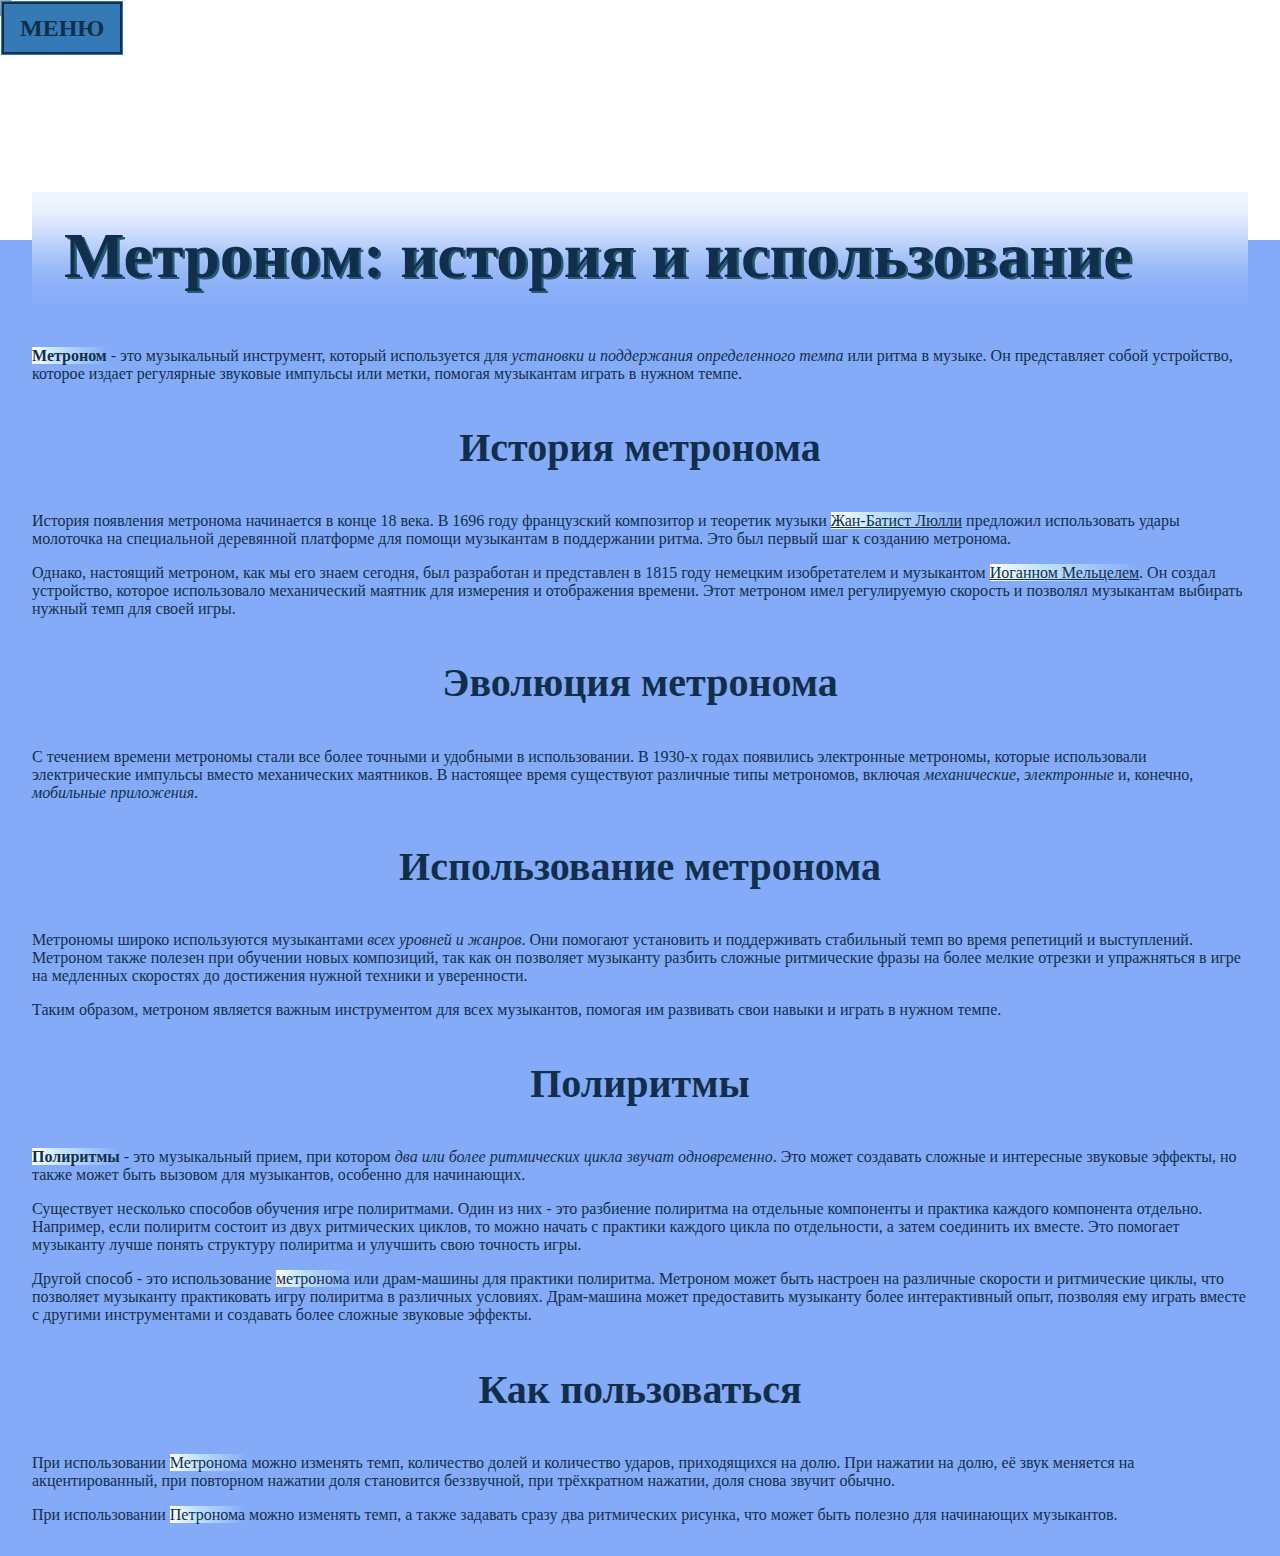
==== commit 088e324c: "Добавил несколько ссылок" ====
--- a/index.html
+++ b/index.html
@@ -18,6 +18,7 @@
       <div class="ref-container">
         <a href="metronom.html">Опробовать метроном</a>
         <br>
+        <br>
         <a href="petronom.html">Опробовать петроном</a>
       </div>
   </div>
@@ -28,7 +29,9 @@
   </div>
 
   <!-- основная часть -->
-  <header  title = "Сгенерировано Dream by WOMBO, не удивляйтесь безумию нот"></header>
+  <header title="Сгенерировано Dream by WOMBO, не удивляйтесь безумию нот">
+    <img src="https://github.com/Vladislavicious/Vladislavicious.github.io/blob/9b85a45f472c040068bf8d994d810d78a3f3bf78/assets/Dream_Background.jpg?raw=true">
+  </header>
   <article>
     <h1>Метроном: история и использование</h1>
 
@@ -36,9 +39,9 @@
 
     <h2>История метронома</h2>
 
-    <p>История появления метронома начинается в конце 18 века. В 1696 году французский композитор и теоретик музыки <ins>Жан-Батист Люлли</ins> предложил использовать удары молоточка на специальной деревянной платформе для помощи музыкантам в поддержании ритма. Это был первый шаг к созданию метронома.</p>
+    <p>История появления метронома начинается в конце 18 века. В 1696 году французский композитор и теоретик музыки <a href="https://ru.wikipedia.org/wiki/Люлли,_Жан-Батист"><ins>Жан-Батист Люлли</ins></a> предложил использовать удары молоточка на специальной деревянной платформе для помощи музыкантам в поддержании ритма. Это был первый шаг к созданию метронома.</p>
 
-    <p>Однако, настоящий метроном, как мы его знаем сегодня, был разработан и представлен в 1815 году немецким изобретателем и музыкантом <ins>Иоганном Маллетом</ins>. Он создал устройство, которое использовало механический маятник для измерения и отображения времени. Этот метроном имел регулируемую скорость и позволял музыкантам выбирать нужный темп для своей игры.</p>
+    <p>Однако, настоящий метроном, как мы его знаем сегодня, был разработан и представлен в 1815 году немецким изобретателем и музыкантом <a href="https://ru.wikipedia.org/wiki/Мельцель,_Иоганн_Непомук"><ins>Иоганном Мельцелем</ins></a>. Он создал устройство, которое использовало механический маятник для измерения и отображения времени. Этот метроном имел регулируемую скорость и позволял музыкантам выбирать нужный темп для своей игры.</p>
 
     <h2>Эволюция метронома</h2>
 
@@ -52,7 +55,7 @@
 
     <h2>Полиритмы</h2>
 
-    <p><strong>Полиритмы</strong> - это музыкальный прием, при котором <em>два или более ритмических цикла звучат одновременно</em>. Это может создавать сложные и интересные звуковые эффекты, но также может быть вызовом для музыкантов, особенно для начинающих.</p>
+    <p><a href="https://ru.wikipedia.org/wiki/Полиритмия"><strong>Полиритмы</strong></a> - это музыкальный прием, при котором <em>два или более ритмических цикла звучат одновременно</em>. Это может создавать сложные и интересные звуковые эффекты, но также может быть вызовом для музыкантов, особенно для начинающих.</p>
 
     <p>Существует несколько способов обучения игре полиритмами. Один из них - это разбиение полиритма на отдельные компоненты и практика каждого компонента отдельно. Например, если полиритм состоит из двух ритмических циклов, то можно начать с практики каждого цикла по отдельности, а затем соединить их вместе. Это помогает музыканту лучше понять структуру полиритма и улучшить свою точность игры.</p>
 
--- a/styles/info.css
+++ b/styles/info.css
@@ -166,14 +166,18 @@
 /* оформление сайта */
 
 header {
-  background-image: url("../assets/Dream_Background.jpg");
-  background-size: cover;
-  background-repeat: no-repeat;
-  width: 100%;
-  height: 20rem;
+
+  width: 100%;
+  height: 15rem;
   position: sticky;
   top: 0;
   z-index: 0;
+}
+
+header img {
+	width: 100%;
+	background-size: cover;
+  background-repeat: no-repeat;
 }
 
 article
@@ -248,8 +252,13 @@
 		left: -24rem;
 		width: 20rem;
 	}
+
+	header {
+		height: 10rem;
+	}
 }
 
 @media screen and (max-width: 30rem) {
   article h1 { font-size: 2rem;}
-}
+
+}
